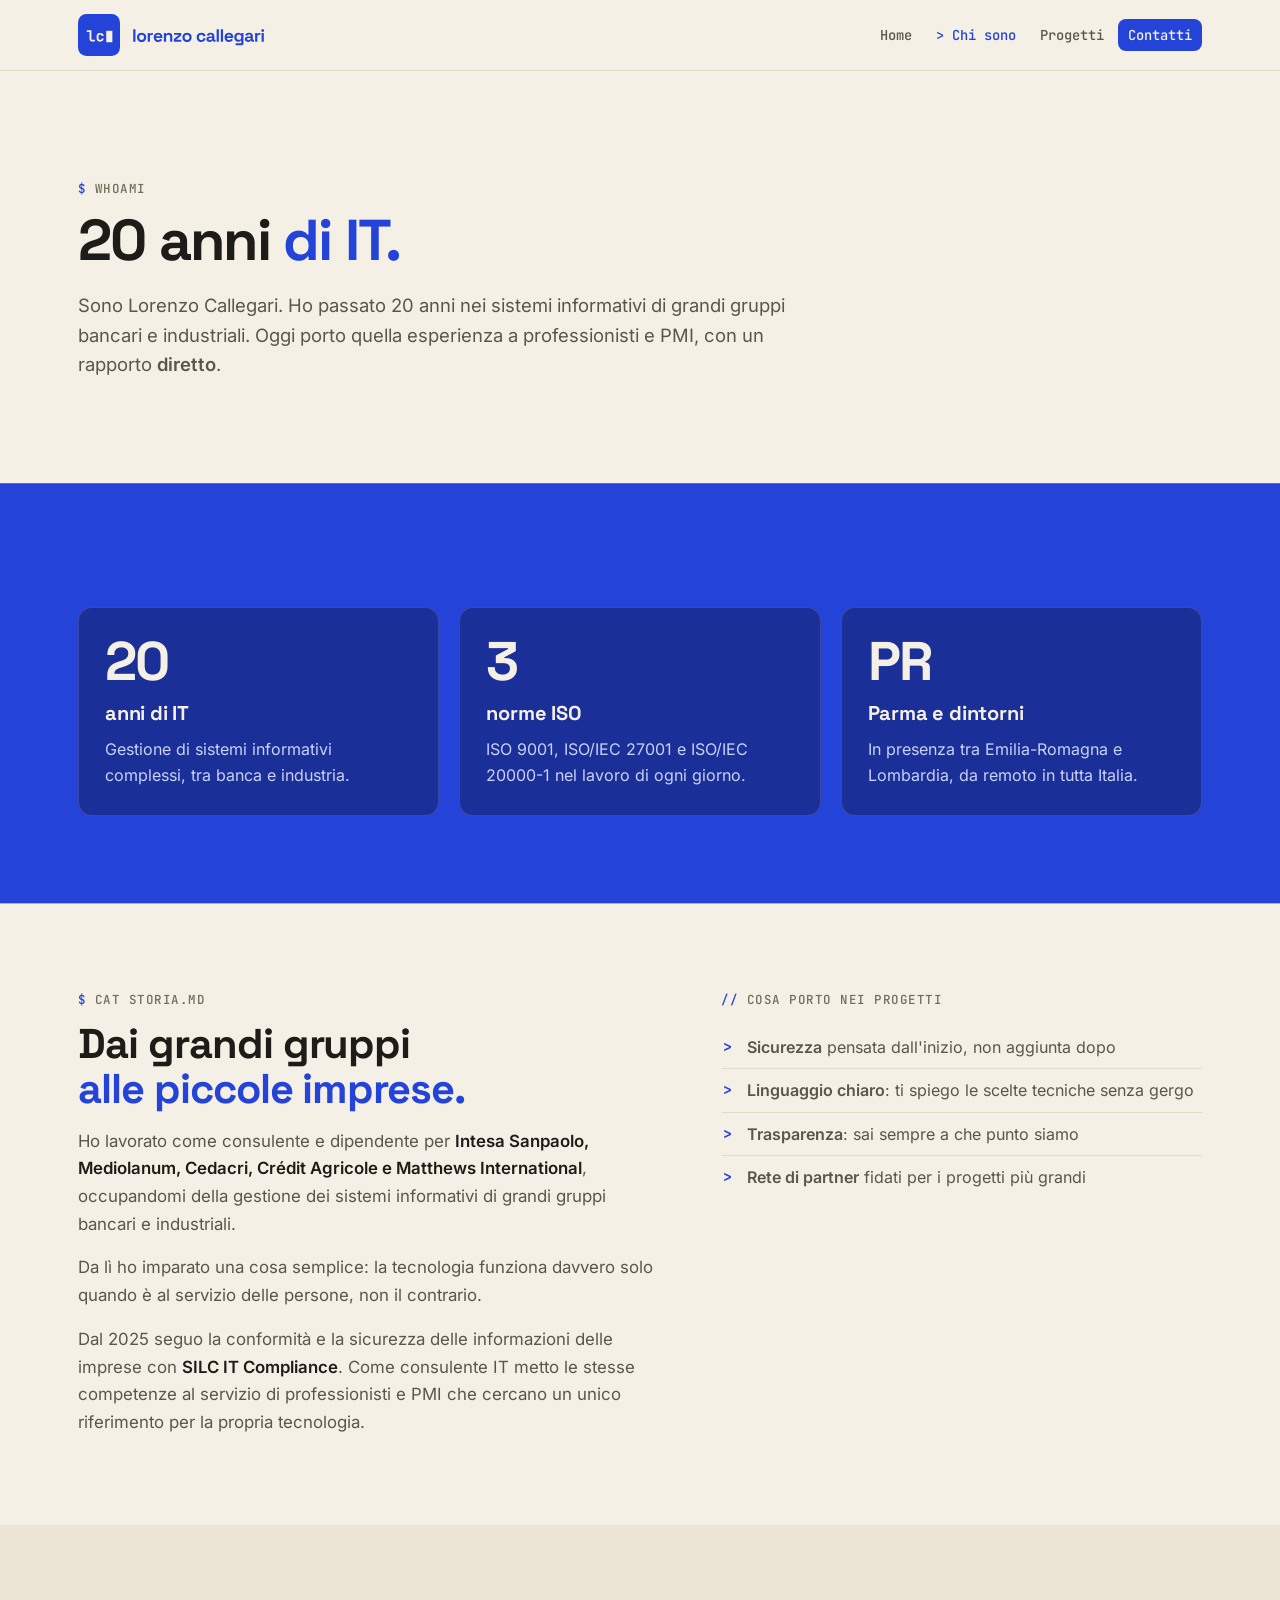
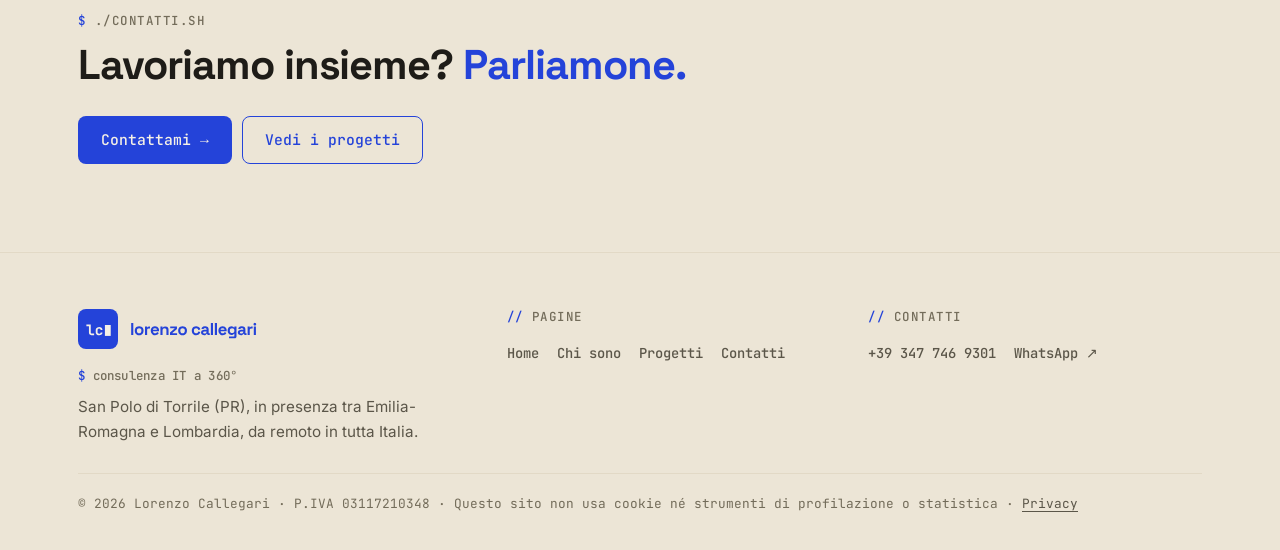
==== chi-sono/index.html @ a1735c7a "Revert "Chi sono: cerchio per la foto profilo (in attesa della foto)" This reverts commit cb403e8e08" ====
<!DOCTYPE html>
<html lang="it">
<head>
<meta charset="utf-8">
<meta name="viewport" content="width=device-width, initial-scale=1">
<title>Chi sono · Lorenzo Callegari</title>
<meta name="description" content="Lorenzo Callegari: 20 anni nei sistemi informativi di grandi gruppi bancari e industriali, oggi consulente IT a 360° per professionisti e PMI.">
<link rel="canonical" href="https://lorenzocallegari.it/chi-sono/">
<meta name="theme-color" content="#F5F0E6">
<meta property="og:type" content="website">
<meta property="og:locale" content="it_IT">
<meta property="og:site_name" content="Lorenzo Callegari">
<meta property="og:title" content="Chi sono · Lorenzo Callegari">
<meta property="og:description" content="Lorenzo Callegari: 20 anni nei sistemi informativi di grandi gruppi bancari e industriali, oggi consulente IT a 360° per professionisti e PMI.">
<meta property="og:url" content="https://lorenzocallegari.it/chi-sono/">
<meta property="og:image" content="https://lorenzocallegari.it/assets/img/monogramma-blu-512.png">
<meta name="twitter:card" content="summary">
<link rel="icon" href="/assets/img/favicon.svg" type="image/svg+xml">
<link rel="icon" href="/assets/img/favicon-32.png" sizes="32x32" type="image/png">
<link rel="apple-touch-icon" href="/assets/img/apple-touch-icon-180.png">
<link rel="preload" href="/assets/fonts/space-grotesk.woff2" as="font" type="font/woff2" crossorigin>
<link rel="preload" href="/assets/fonts/inter.woff2" as="font" type="font/woff2" crossorigin>
<link rel="stylesheet" href="/assets/lc-global.css">
<link rel="stylesheet" href="/assets/site.css">
</head>
<body>
<div class="lc">
<a class="lc-skip" href="#contenuto">Salta al contenuto</a>
<header class="lc-head">
  <div class="lc-head-in">
    <a class="lc-brand" href="/" aria-label="Lorenzo Callegari, torna alla home">
      <img class="lc-mono-ico" src="/assets/img/monogramma-blu.svg" alt="" width="42" height="42">
      <img class="lc-nome" src="/assets/img/logotipo.svg" alt="lorenzo callegari" width="134" height="23">
    </a>
    <nav class="lc-nav" aria-label="Menu principale">
      <ul>
        <li><a href="/">Home</a></li>
        <li><a href="/chi-sono/" aria-current="page">Chi sono</a></li>
        <li><a href="/progetti/">Progetti</a></li>
        <li><a class="lc-nav-cta" href="/contatti/">Contatti</a></li>
      </ul>
    </nav>
  </div>
</header>
<main id="contenuto">
<section class="lc-sec lc-avorio lc-hero"><div class="lc-in">
  <span class="lc-e">whoami</span>
  <h1>20 anni <span>di IT.</span></h1>
  <p class="lc-lead">Sono Lorenzo Callegari. Ho passato 20 anni nei sistemi informativi di grandi gruppi bancari e industriali. Oggi porto quella esperienza a professionisti e PMI, con un rapporto <strong>diretto</strong>.</p>
</div></section>

<section class="lc-sec lc-blu"><div class="lc-in">
  <div class="lc-grid lc-3">
    <div class="lc-card lc-stat"><span class="lc-num">20</span><h3 style="margin-top:12px">anni di IT</h3><p>Gestione di sistemi informativi complessi, tra banca e industria.</p></div>
    <div class="lc-card lc-stat"><span class="lc-num">3</span><h3 style="margin-top:12px">norme ISO</h3><p>ISO 9001, ISO/IEC 27001 e ISO/IEC 20000-1 nel lavoro di ogni giorno.</p></div>
    <div class="lc-card lc-stat"><span class="lc-num">PR</span><h3 style="margin-top:12px">Parma e dintorni</h3><p>In presenza tra Emilia-Romagna e Lombardia, da remoto in tutta Italia.</p></div>
  </div>
</div></section>

<section class="lc-sec lc-avorio"><div class="lc-in lc-2col">
  <div class="lc-tx">
    <span class="lc-e">cat storia.md</span>
    <h2>Dai grandi gruppi <span>alle piccole imprese.</span></h2>
    <p>Ho lavorato come consulente e dipendente per <strong>Intesa Sanpaolo, Mediolanum, Cedacri, Crédit Agricole e Matthews International</strong>, occupandomi della gestione dei sistemi informativi di grandi gruppi bancari e industriali.</p>
    <p>Da lì ho imparato una cosa semplice: la tecnologia funziona davvero solo quando è al servizio delle persone, non il contrario.</p>
    <p>Dal 2025 seguo la conformità e la sicurezza delle informazioni delle imprese con <strong>SILC IT Compliance</strong>. Come consulente IT metto le stesse competenze al servizio di professionisti e PMI che cercano un unico riferimento per la propria tecnologia.</p>
  </div>
  <div>
    <span class="lc-e lc-commento">cosa porto nei progetti</span>
    <ul class="lc-list">
      <li><strong>Sicurezza</strong> pensata dall'inizio, non aggiunta dopo</li>
      <li><strong>Linguaggio chiaro</strong>: ti spiego le scelte tecniche senza gergo</li>
      <li><strong>Trasparenza</strong>: sai sempre a che punto siamo</li>
      <li><strong>Rete di partner</strong> fidati per i progetti più grandi</li>
    </ul>
  </div>
</div></section>

<section class="lc-sec lc-sabbia"><div class="lc-in">
  <span class="lc-e">./contatti.sh</span>
  <h2>Lavoriamo insieme? <span>Parliamone.</span></h2>
  <div class="lc-b">
    <a class="lc-btn" href="/contatti/">Contattami →</a>
    <a class="lc-btn-out" href="/progetti/">Vedi i progetti</a>
  </div>
</div></section>
</main>
<footer class="lc-foot">
  <div class="lc-foot-in">
    <div>
      <a class="lc-brand" href="/" aria-label="Lorenzo Callegari, torna alla home"><img class="lc-mono-ico" src="/assets/img/monogramma-blu.svg" alt="" width="42" height="42"><img class="lc-nome" src="/assets/img/logotipo.svg" alt="lorenzo callegari" width="134" height="23"></a>
      <span class="lc-e" style="margin:12px 0 0;text-transform:none;letter-spacing:.02em">consulenza IT a 360°</span>
      <p style="margin-top:10px;max-width:36ch">San Polo di Torrile (PR), in presenza tra Emilia-Romagna e Lombardia, da remoto in tutta Italia.</p>
    </div>
    <div>
      <span class="lc-e lc-commento">pagine</span>
      <ul>
        <li><a href="/">Home</a></li>
        <li><a href="/chi-sono/">Chi sono</a></li>
        <li><a href="/progetti/">Progetti</a></li>
        <li><a href="/contatti/">Contatti</a></li>
      </ul>
    </div>
    <div>
      <span class="lc-e lc-commento">contatti</span>
      <ul>
        <li><a href="tel:+393477469301">+39 347 746 9301</a></li>
        <li><a href="https://wa.me/393477469301" rel="noopener">WhatsApp ↗</a></li>
        
      </ul>
    </div>
    <p class="lc-legal">© 2026 Lorenzo Callegari · P.IVA 03117210348 · Questo sito non usa cookie né strumenti di profilazione o statistica · <a href="/privacy/">Privacy</a></p>
  </div>
</footer>
</div>
</body>
</html>
---- assets/lc-global.css ----
/* =====================================================================
   LORENZO CALLEGARI | CSS GLOBALE DEL SITO  (versione 1.0)
   lorenzocallegari.it / lorenzocallegari.com
   Da incollare UNA SOLA VOLTA nel CSS globale del sito
   (WordPress: Aspetto > Personalizza > CSS aggiuntivo).
   Ogni pagina usa poi solo HTML dentro il contenitore <div class="lc"> ... </div>
   Mobile first: la base e lo smartphone, i @media aggiungono tablet e desktop.
   Font da caricare (Google Fonts):
   Space Grotesk 500/700, Inter 400/500/600, JetBrains Mono 400/500/700
   Solo caratteri ASCII (evita problemi con WordPress).
   ===================================================================== */


/* ---------- 1. COLORI E MISURE (variabili del brand) ---------- */
.lc{
  /* blu */
  --lc-blu:#2443D9;         /* colore principale: titoli, pulsanti, sezioni blu */
  --lc-blu-scuro:#1B2F99;   /* hover pulsanti, card su sezione blu */
  --lc-blu-chiaro:#C9D1F5;  /* testo secondario su sezione blu */
  --lc-blu-tenue:#E4E8FB;   /* badge e evidenziazioni su avorio */
  /* avorio */
  --lc-avorio:#F5F0E6;      /* sfondo principale del sito */
  --lc-carta:#FBF8F2;       /* card su avorio */
  --lc-sabbia:#ECE5D6;      /* sezioni alternative chiare */
  --lc-linea:#E2D9C6;       /* bordi e divisori su chiaro */
  /* testo */
  --lc-inchiostro:#1E1C18;  /* testo principale su chiaro */
  --lc-grigio:#5B5649;      /* testo secondario su chiaro */
  --lc-tortora:#736C5A;     /* etichette e note su chiaro */
  /* stati (uso raro: form, avvisi) */
  --lc-ok:#1E7F4F;
  --lc-errore:#C2361F;
  /* font */
  --lc-titoli:'Space Grotesk','Inter',system-ui,sans-serif;
  --lc-testo:'Inter',system-ui,-apple-system,'Segoe UI',Roboto,sans-serif;
  --lc-mono:'JetBrains Mono',ui-monospace,'SFMono-Regular',Menlo,Consolas,monospace;
  /* forme */
  --lc-r:14px;              /* card e blocchi */
  --lc-r-btn:8px;           /* pulsanti e campi */
  --lc-r-logo:22px;         /* monogramma (in proporzione su 110px) */
  font:16px/1.65 var(--lc-testo);
  color:var(--lc-inchiostro);
  background:var(--lc-avorio);
  text-align:left;
  box-sizing:border-box;
  -webkit-font-smoothing:antialiased;
}
.lc *,.lc *::before,.lc *::after{box-sizing:border-box}
.lc p{margin:0;padding:0}
.lc a{color:var(--lc-blu)}

/* ---------- 2. SEZIONI A TUTTA LARGHEZZA ----------
   Alternanza consigliata: avorio > blu > avorio > sabbia > blu ...
   Mai due sezioni blu di seguito. */
.lc .lc-sec{position:relative;clip-path:inset(0 -100vmax);scroll-margin-top:90px}
.lc .lc-avorio{background:var(--lc-avorio);box-shadow:0 0 0 100vmax var(--lc-avorio)}
.lc .lc-sabbia{background:var(--lc-sabbia);box-shadow:0 0 0 100vmax var(--lc-sabbia)}
.lc .lc-blu{background:var(--lc-blu);box-shadow:0 0 0 100vmax var(--lc-blu);color:var(--lc-avorio)}
.lc .lc-in{max-width:1180px;margin:0 auto;padding:56px 20px}

/* ---------- 3. TIPOGRAFIA ---------- */
/* Etichetta sopra il titolo, in monospace, con prefisso da terminale */
.lc .lc-e{display:block;margin:0 0 14px;font:500 .78rem/1.3 var(--lc-mono);letter-spacing:.12em;text-transform:uppercase;color:var(--lc-tortora)}
.lc .lc-e::before{content:"$ ";color:var(--lc-blu)}
.lc .lc-e.lc-commento::before{content:"// "}
.lc .lc-blu .lc-e{color:var(--lc-blu-chiaro)}
.lc .lc-blu .lc-e::before{color:var(--lc-avorio)}

.lc h1,.lc h2,.lc h3{margin:0;padding:0;font-family:var(--lc-titoli);font-weight:700;text-transform:none;overflow-wrap:break-word;text-wrap:balance}
.lc h1{max-width:900px;font-size:clamp(2.2rem,7vw,3.6rem);line-height:1.04;letter-spacing:-.03em;color:var(--lc-inchiostro)}
.lc h2{max-width:860px;font-size:clamp(1.7rem,5vw,2.6rem);line-height:1.08;letter-spacing:-.025em;color:var(--lc-inchiostro)}
.lc h3{font-size:1.25rem;line-height:1.25;letter-spacing:-.01em;color:var(--lc-inchiostro)}
/* Parte del titolo in blu: <h1>Dal design al deploy, <span>senza intermediari.</span></h1> */
.lc h1 span,.lc h2 span{color:var(--lc-blu)}
.lc .lc-blu h1,.lc .lc-blu h2,.lc .lc-blu h3{color:var(--lc-avorio)}
.lc .lc-blu h1 span,.lc .lc-blu h2 span{color:var(--lc-blu-chiaro)}

.lc .lc-tx p{margin-top:16px;max-width:68ch;font-size:1.05rem;color:var(--lc-grigio)}
.lc .lc-tx p strong{color:var(--lc-inchiostro);font-weight:600}
.lc .lc-blu .lc-tx p{color:var(--lc-blu-chiaro)}
.lc .lc-blu .lc-tx p strong{color:var(--lc-avorio)}
.lc p.lc-lead{max-width:62ch;margin-top:20px;font-size:1.15rem;line-height:1.6;color:var(--lc-grigio)}
.lc .lc-blu p.lc-lead{color:var(--lc-blu-chiaro)}
.lc code,.lc .lc-code{font:500 .9em var(--lc-mono);background:var(--lc-blu-tenue);color:var(--lc-blu-scuro);padding:2px 6px;border-radius:5px}

/* ---------- 4. PULSANTI ----------
   .lc-btn         pieno blu (azione principale, uno per sezione)
   .lc-btn-out     contorno blu (azione secondaria)
   .lc-btn-link    solo testo sottolineato (azione terziaria)
   Su sezione .lc-blu i colori si invertono da soli. */
.lc .lc-b{display:flex;flex-direction:column;gap:10px;margin-top:28px}
.lc a.lc-btn,.lc a.lc-btn-out,.lc a.lc-btn-link,.lc button.lc-btn{display:inline-flex;align-items:center;justify-content:center;gap:10px;min-height:48px;padding:12px 22px;border-radius:var(--lc-r-btn);border:1.5px solid transparent;font:500 .92rem/1.2 var(--lc-mono);letter-spacing:0;text-align:center;text-decoration:none;cursor:pointer;-webkit-tap-highlight-color:transparent;touch-action:manipulation;transition:background .15s,color .15s,border-color .15s,transform .15s}
.lc a.lc-btn,.lc button.lc-btn{background:var(--lc-blu);color:var(--lc-avorio)}
.lc a.lc-btn:hover,.lc button.lc-btn:hover{background:var(--lc-blu-scuro);transform:translateY(-1px)}
.lc a.lc-btn-out{border-color:var(--lc-blu);color:var(--lc-blu);background:transparent}
.lc a.lc-btn-out:hover{background:var(--lc-blu-tenue)}
.lc a.lc-btn-link{min-height:44px;padding:12px 4px;color:var(--lc-blu);text-decoration:underline;text-underline-offset:5px;text-decoration-thickness:1.5px}
.lc a.lc-btn-link:hover{color:var(--lc-blu-scuro)}
.lc .lc-blu a.lc-btn{background:var(--lc-avorio);color:var(--lc-blu)}
.lc .lc-blu a.lc-btn:hover{background:#fff}
.lc .lc-blu a.lc-btn-out{border-color:var(--lc-avorio);color:var(--lc-avorio)}
.lc .lc-blu a.lc-btn-out:hover{background:var(--lc-blu-scuro)}
.lc .lc-blu a.lc-btn-link{color:var(--lc-avorio)}
.lc a.lc-btn:focus-visible,.lc a.lc-btn-out:focus-visible,.lc a.lc-btn-link:focus-visible{outline:2px solid var(--lc-blu);outline-offset:3px}
.lc .lc-blu a:focus-visible{outline-color:var(--lc-avorio)}

/* ---------- 5. CARD E GRIGLIE ---------- */
.lc .lc-grid{display:grid;grid-template-columns:minmax(0,1fr);gap:16px;margin-top:36px}
.lc .lc-card{min-width:0;padding:26px;border-radius:var(--lc-r);background:var(--lc-carta);border:1px solid var(--lc-linea)}
.lc .lc-card h3+p{margin-top:10px;color:var(--lc-grigio)}
.lc .lc-card .lc-n{display:block;margin-bottom:18px;font:500 .8rem var(--lc-mono);color:var(--lc-blu)}
.lc .lc-sabbia .lc-card{background:var(--lc-avorio)}
.lc .lc-blu .lc-card{background:var(--lc-blu-scuro);border-color:rgba(245,240,230,.14);color:var(--lc-avorio)}
.lc .lc-blu .lc-card h3{color:var(--lc-avorio)}
.lc .lc-blu .lc-card h3+p{color:var(--lc-blu-chiaro)}
.lc .lc-blu .lc-card .lc-n{color:var(--lc-blu-chiaro)}

/* Numero grande (risultati, statistiche) */
.lc .lc-num{display:block;font:700 clamp(2.4rem,6vw,3.4rem)/1 var(--lc-titoli);letter-spacing:-.03em;color:var(--lc-blu)}
.lc .lc-blu .lc-num{color:var(--lc-avorio)}

/* ---------- 6. ELEMENTI PICCOLI ---------- */
/* Badge / tag */
.lc .lc-tags{display:flex;flex-wrap:wrap;gap:8px;margin-top:18px;padding:0;list-style:none}
.lc .lc-tag{display:inline-block;padding:5px 11px;border-radius:999px;font:500 .78rem/1.3 var(--lc-mono);background:var(--lc-blu-tenue);color:var(--lc-blu-scuro)}
.lc .lc-blu .lc-tag{background:var(--lc-blu-scuro);color:var(--lc-avorio)}
/* Elenco puntato con prefisso ">" */
.lc ul.lc-list{margin:18px 0 0;padding:0;list-style:none}
.lc ul.lc-list li{position:relative;padding:8px 0 8px 26px;border-bottom:1px solid var(--lc-linea);color:var(--lc-grigio)}
.lc ul.lc-list li:last-child{border-bottom:0}
.lc ul.lc-list li::before{content:">";position:absolute;left:2px;top:8px;font:700 .95rem/1.65 var(--lc-mono);color:var(--lc-blu)}
.lc .lc-blu ul.lc-list li{border-color:rgba(245,240,230,.18);color:var(--lc-blu-chiaro)}
.lc .lc-blu ul.lc-list li::before{color:var(--lc-avorio)}
/* Cursore lampeggiante da terminale (opzionale, dopo un titolo) */
.lc .lc-cursore{display:inline-block;width:.45em;height:.8em;margin-left:.08em;vertical-align:-.04em;background:currentColor;animation:lc-blink 1.1s steps(1) infinite}
@keyframes lc-blink{50%{opacity:0}}
@media (prefers-reduced-motion:reduce){.lc .lc-cursore{animation:none}}

/* ---------- 7. TABLET E DESKTOP ---------- */
@media (min-width:640px){
  .lc .lc-b{flex-direction:row;flex-wrap:wrap;align-items:center}
  .lc .lc-grid.lc-2,.lc .lc-grid.lc-3{grid-template-columns:repeat(2,minmax(0,1fr))}
}
@media (min-width:980px){
  .lc .lc-in{padding:88px 28px}
  .lc .lc-grid.lc-3{grid-template-columns:repeat(3,minmax(0,1fr))}
  .lc .lc-grid{gap:20px}
}
---- assets/site.css ----
/* =====================================================================
   LORENZO CALLEGARI | stile della struttura del sito (header, menu, footer)
   Si aggiunge a lc-global.css (brand book v1.0). Font ospitati in locale:
   nessuna chiamata a Google Fonts, nessun cookie.
   ===================================================================== */

@font-face{font-family:'Inter';font-style:normal;font-weight:400 600;font-display:swap;src:url(fonts/inter.woff2) format('woff2')}
@font-face{font-family:'JetBrains Mono';font-style:normal;font-weight:400 700;font-display:swap;src:url(fonts/jetbrains-mono.woff2) format('woff2')}
@font-face{font-family:'Space Grotesk';font-style:normal;font-weight:500 700;font-display:swap;src:url(fonts/space-grotesk.woff2) format('woff2')}

html{scroll-behavior:smooth;-webkit-text-size-adjust:100%}
body{margin:0;background:#F5F0E6;color:#1E1C18;overflow-x:hidden}
@media (prefers-reduced-motion:reduce){html{scroll-behavior:auto}}

/* Salta al contenuto (accessibilita) */
.lc .lc-skip{position:absolute;left:-9999px;top:8px;z-index:100;padding:10px 16px;border-radius:var(--lc-r-btn);background:var(--lc-blu);color:var(--lc-avorio);font:500 .9rem var(--lc-mono)}
.lc .lc-skip:focus{left:12px}

/* ---------- HEADER ---------- */
.lc .lc-head{position:sticky;top:0;z-index:50;background:rgba(245,240,230,.94);-webkit-backdrop-filter:blur(8px);backdrop-filter:blur(8px);border-bottom:1px solid var(--lc-linea)}
.lc .lc-head-in{max-width:1180px;margin:0 auto;padding:12px 20px;display:flex;flex-wrap:wrap;align-items:center;justify-content:space-between;gap:10px 24px}
.lc .lc-brand{display:inline-flex;align-items:center;gap:12px;text-decoration:none}
.lc .lc-brand img{display:block}
.lc .lc-brand .lc-mono-ico{width:38px;height:38px}
.lc .lc-brand .lc-nome{width:auto;height:21px}
.lc .lc-nav{width:100%;margin:0 -4px}
.lc .lc-nav ul{display:flex;gap:4px;margin:0;padding:0;list-style:none;overflow-x:auto;scrollbar-width:none}
.lc .lc-nav ul::-webkit-scrollbar{display:none}
.lc .lc-nav a{display:block;padding:8px 10px;border-radius:var(--lc-r-btn);font:500 .86rem/1.2 var(--lc-mono);color:var(--lc-grigio);text-decoration:none;white-space:nowrap}
.lc .lc-nav a:hover{color:var(--lc-blu);background:var(--lc-blu-tenue)}
.lc .lc-nav a[aria-current="page"]{color:var(--lc-blu)}
.lc .lc-nav a[aria-current="page"]::before{content:"> "}
.lc .lc-nav a.lc-nav-cta{background:var(--lc-blu);color:var(--lc-avorio)}
.lc .lc-nav a.lc-nav-cta:hover{background:var(--lc-blu-scuro);color:var(--lc-avorio)}
.lc .lc-nav a.lc-nav-cta[aria-current="page"]::before{content:""}
@media (min-width:760px){
  .lc .lc-head-in{flex-wrap:nowrap;padding:14px 28px}
  .lc .lc-nav{width:auto;margin:0}
  .lc .lc-brand .lc-mono-ico{width:42px;height:42px}
  .lc .lc-brand .lc-nome{height:23px}
}

/* ---------- ELEMENTI DI PAGINA ---------- */
.lc main{display:block}
.lc .lc-hero .lc-in{padding-top:64px;padding-bottom:64px}
@media (min-width:980px){.lc .lc-hero .lc-in{padding-top:110px;padding-bottom:104px}}
.lc a.lc-card{display:block;text-decoration:none;color:inherit;transition:border-color .15s,transform .15s}
.lc a.lc-card:hover{border-color:var(--lc-blu);transform:translateY(-2px)}
.lc .lc-card .lc-vai{display:inline-block;margin-top:16px;font:500 .86rem var(--lc-mono);color:var(--lc-blu)}
.lc .lc-blu .lc-card .lc-vai{color:var(--lc-avorio)}
.lc .lc-card .lc-tags{margin-top:16px}
.lc .lc-stat p{margin-top:8px;color:var(--lc-grigio)}
.lc .lc-progetto{scroll-margin-top:100px}
.lc .lc-progetto h2{font-size:clamp(1.5rem,4vw,2.1rem)}
.lc .lc-2col{display:grid;gap:28px}
@media (min-width:900px){.lc .lc-2col{grid-template-columns:minmax(0,1.1fr) minmax(0,.9fr);gap:56px;align-items:start}}
.lc .lc-contatto{display:flex;flex-direction:column;gap:4px;padding:20px 0;border-bottom:1px solid var(--lc-linea)}
.lc .lc-contatto:first-child{padding-top:0}
.lc .lc-contatto:last-child{border-bottom:0}
.lc .lc-contatto .lc-e{margin:0}
.lc .lc-contatto a,.lc .lc-contatto strong{font:600 1.15rem/1.4 var(--lc-testo);color:var(--lc-inchiostro);text-decoration:none;overflow-wrap:anywhere}
.lc .lc-contatto a:hover{color:var(--lc-blu);text-decoration:underline;text-underline-offset:4px}

/* ---------- FOOTER ---------- */
.lc .lc-foot{background:var(--lc-sabbia);box-shadow:0 0 0 100vmax var(--lc-sabbia);clip-path:inset(0 -100vmax);border-top:1px solid var(--lc-linea)}
.lc .lc-foot-in{max-width:1180px;margin:0 auto;padding:44px 20px 32px;display:grid;gap:28px}
.lc .lc-foot .lc-brand .lc-mono-ico{width:40px;height:40px}
.lc .lc-foot .lc-brand .lc-nome{height:22px;width:auto}
.lc .lc-foot p{color:var(--lc-grigio);font-size:.95rem}
.lc .lc-foot ul{margin:0;padding:0;list-style:none;display:flex;flex-wrap:wrap;gap:6px 18px}
.lc .lc-foot a{font:500 .86rem var(--lc-mono);color:var(--lc-grigio);text-decoration:none}
.lc .lc-foot a:hover{color:var(--lc-blu)}
.lc .lc-foot .lc-legal{grid-column:1/-1;padding-top:20px;border-top:1px solid var(--lc-linea);font:400 .8rem/1.6 var(--lc-mono);color:var(--lc-tortora)}
@media (min-width:860px){.lc .lc-foot-in{grid-template-columns:1.2fr 1fr 1fr;padding:56px 28px 36px}}

/* Pagina privacy */
.lc .lc-privacy h2{margin-top:40px;font-size:clamp(1.25rem,3vw,1.5rem)}
.lc .lc-privacy h2:first-child{margin-top:0}
.lc .lc-legal a{font:inherit;text-decoration:underline;text-underline-offset:3px}
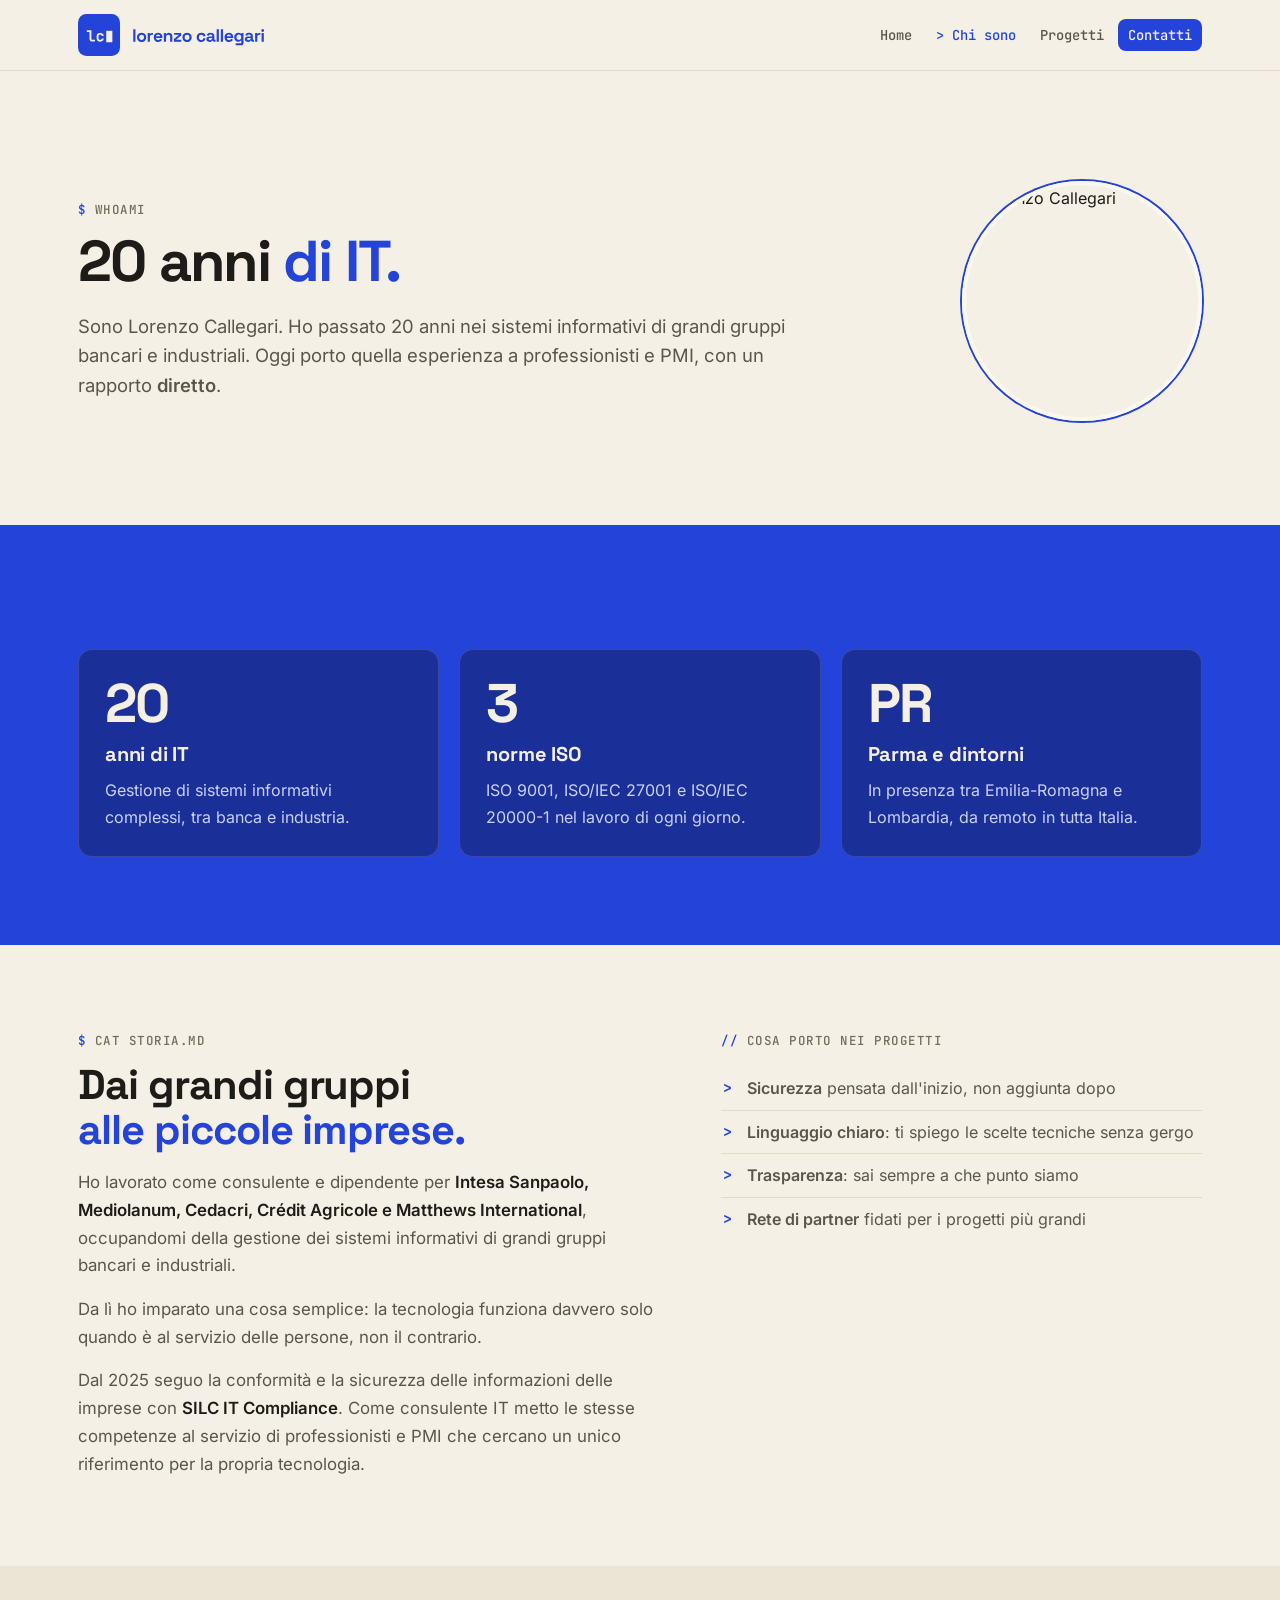
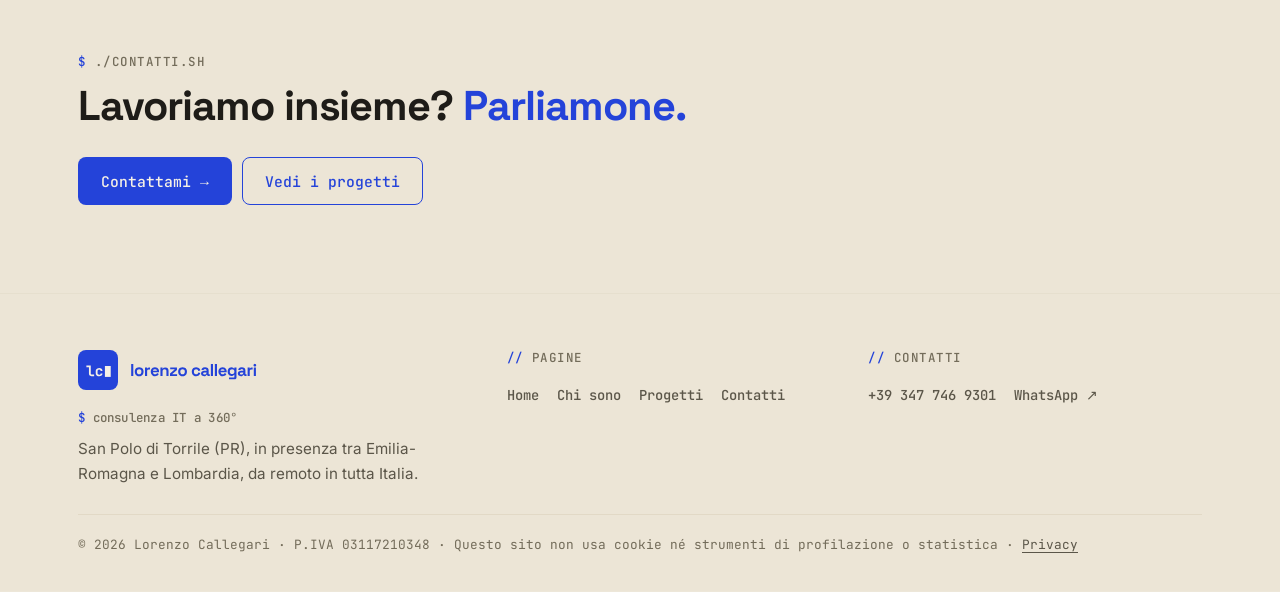
==== commit fab48c49: "Revert "Chi sono: foto profilo nel cerchio" This reverts commit 0785a4e85e00244d1fbec3c9df22ccde6c22" ====
--- a/chi-sono/index.html
+++ b/chi-sono/index.html
@@ -43,10 +43,13 @@
   </div>
 </header>
 <main id="contenuto">
-<section class="lc-sec lc-avorio lc-hero"><div class="lc-in">
+<section class="lc-sec lc-avorio lc-hero"><div class="lc-in lc-chi">
+  <img class="lc-foto" src="/assets/img/lorenzo-callegari.webp" alt="Lorenzo Callegari" width="440" height="440">
+  <div>
   <span class="lc-e">whoami</span>
   <h1>20 anni <span>di IT.</span></h1>
   <p class="lc-lead">Sono Lorenzo Callegari. Ho passato 20 anni nei sistemi informativi di grandi gruppi bancari e industriali. Oggi porto quella esperienza a professionisti e PMI, con un rapporto <strong>diretto</strong>.</p>
+  </div>
 </div></section>
 
 <section class="lc-sec lc-blu"><div class="lc-in">
--- a/assets/site.css
+++ b/assets/site.css
@@ -77,3 +77,11 @@
 .lc .lc-privacy h2{margin-top:40px;font-size:clamp(1.25rem,3vw,1.5rem)}
 .lc .lc-privacy h2:first-child{margin-top:0}
 .lc .lc-legal a{font:inherit;text-decoration:underline;text-underline-offset:3px}
+
+/* Foto profilo in Chi sono (mobile first: sopra il testo, poi a fianco) */
+.lc .lc-chi{display:flex;flex-direction:column;gap:28px}
+.lc .lc-foto{display:block;width:150px;height:150px;border-radius:50%;object-fit:cover;border:4px solid var(--lc-carta);box-shadow:0 0 0 2px var(--lc-blu)}
+@media (min-width:760px){
+  .lc .lc-chi{flex-direction:row-reverse;align-items:center;justify-content:space-between;gap:56px}
+  .lc .lc-foto{width:240px;height:240px;flex:none}
+}
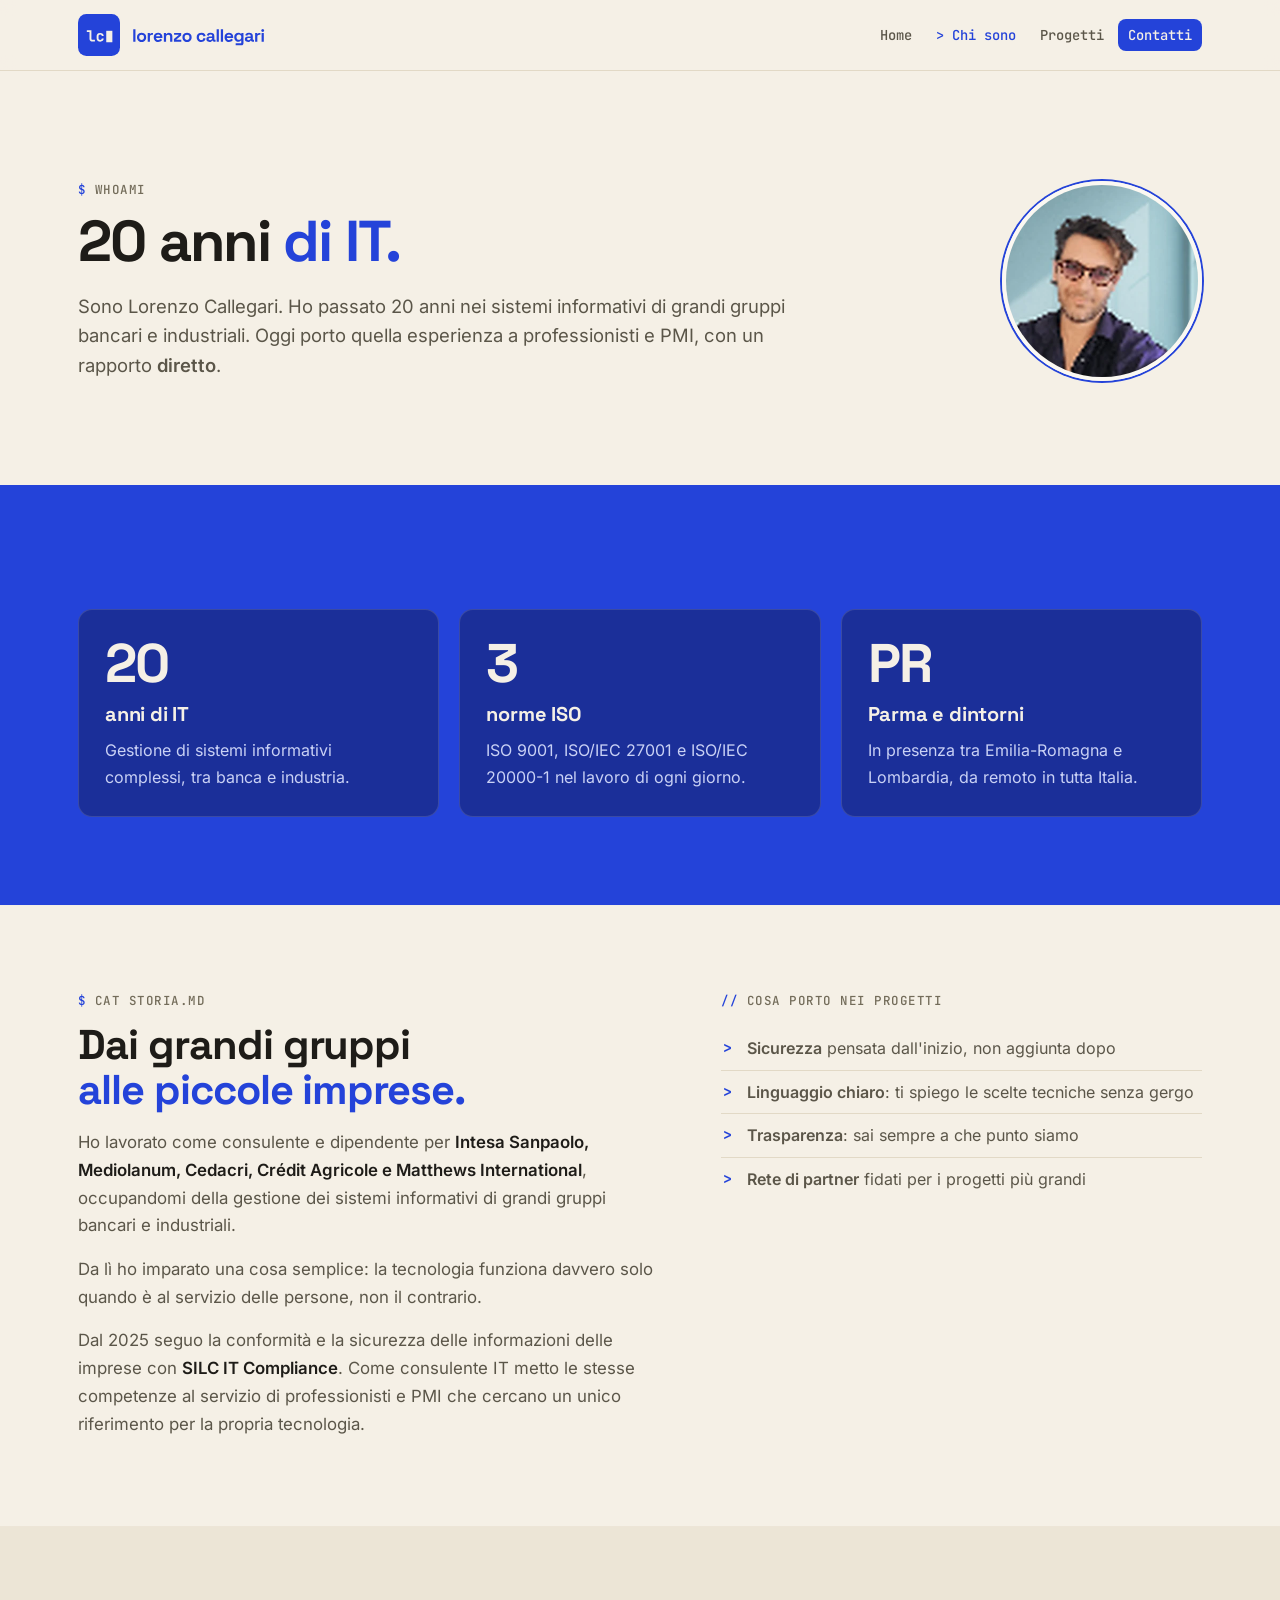
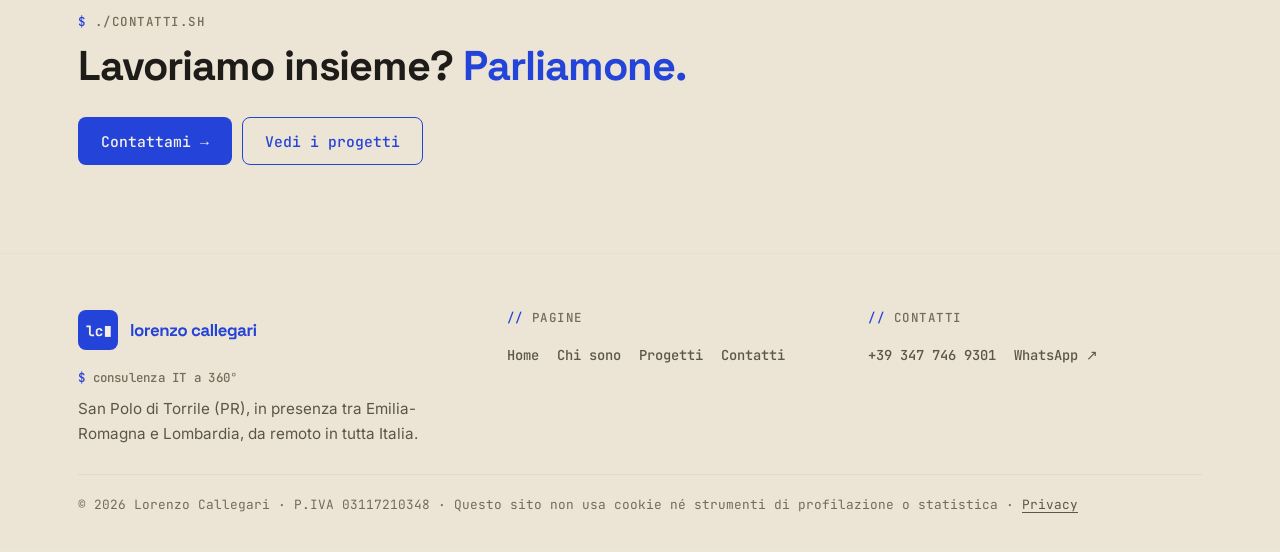
==== commit c8d29349: "Reapply "Chi sono: foto profilo nel cerchio" This reverts commit fab48c498bdf172fcd96f4d6d72558484a3" ====
--- a/chi-sono/index.html
+++ b/chi-sono/index.html
@@ -44,7 +44,7 @@
 </header>
 <main id="contenuto">
 <section class="lc-sec lc-avorio lc-hero"><div class="lc-in lc-chi">
-  <img class="lc-foto" src="/assets/img/lorenzo-callegari.webp" alt="Lorenzo Callegari" width="440" height="440">
+  <img class="lc-foto" src="/assets/img/lorenzo-callegari.webp" alt="Lorenzo Callegari" width="200" height="200">
   <div>
   <span class="lc-e">whoami</span>
   <h1>20 anni <span>di IT.</span></h1>
--- a/assets/site.css
+++ b/assets/site.css
@@ -83,5 +83,5 @@
 .lc .lc-foto{display:block;width:150px;height:150px;border-radius:50%;object-fit:cover;border:4px solid var(--lc-carta);box-shadow:0 0 0 2px var(--lc-blu)}
 @media (min-width:760px){
   .lc .lc-chi{flex-direction:row-reverse;align-items:center;justify-content:space-between;gap:56px}
-  .lc .lc-foto{width:240px;height:240px;flex:none}
+  .lc .lc-foto{width:200px;height:200px;flex:none}
 }
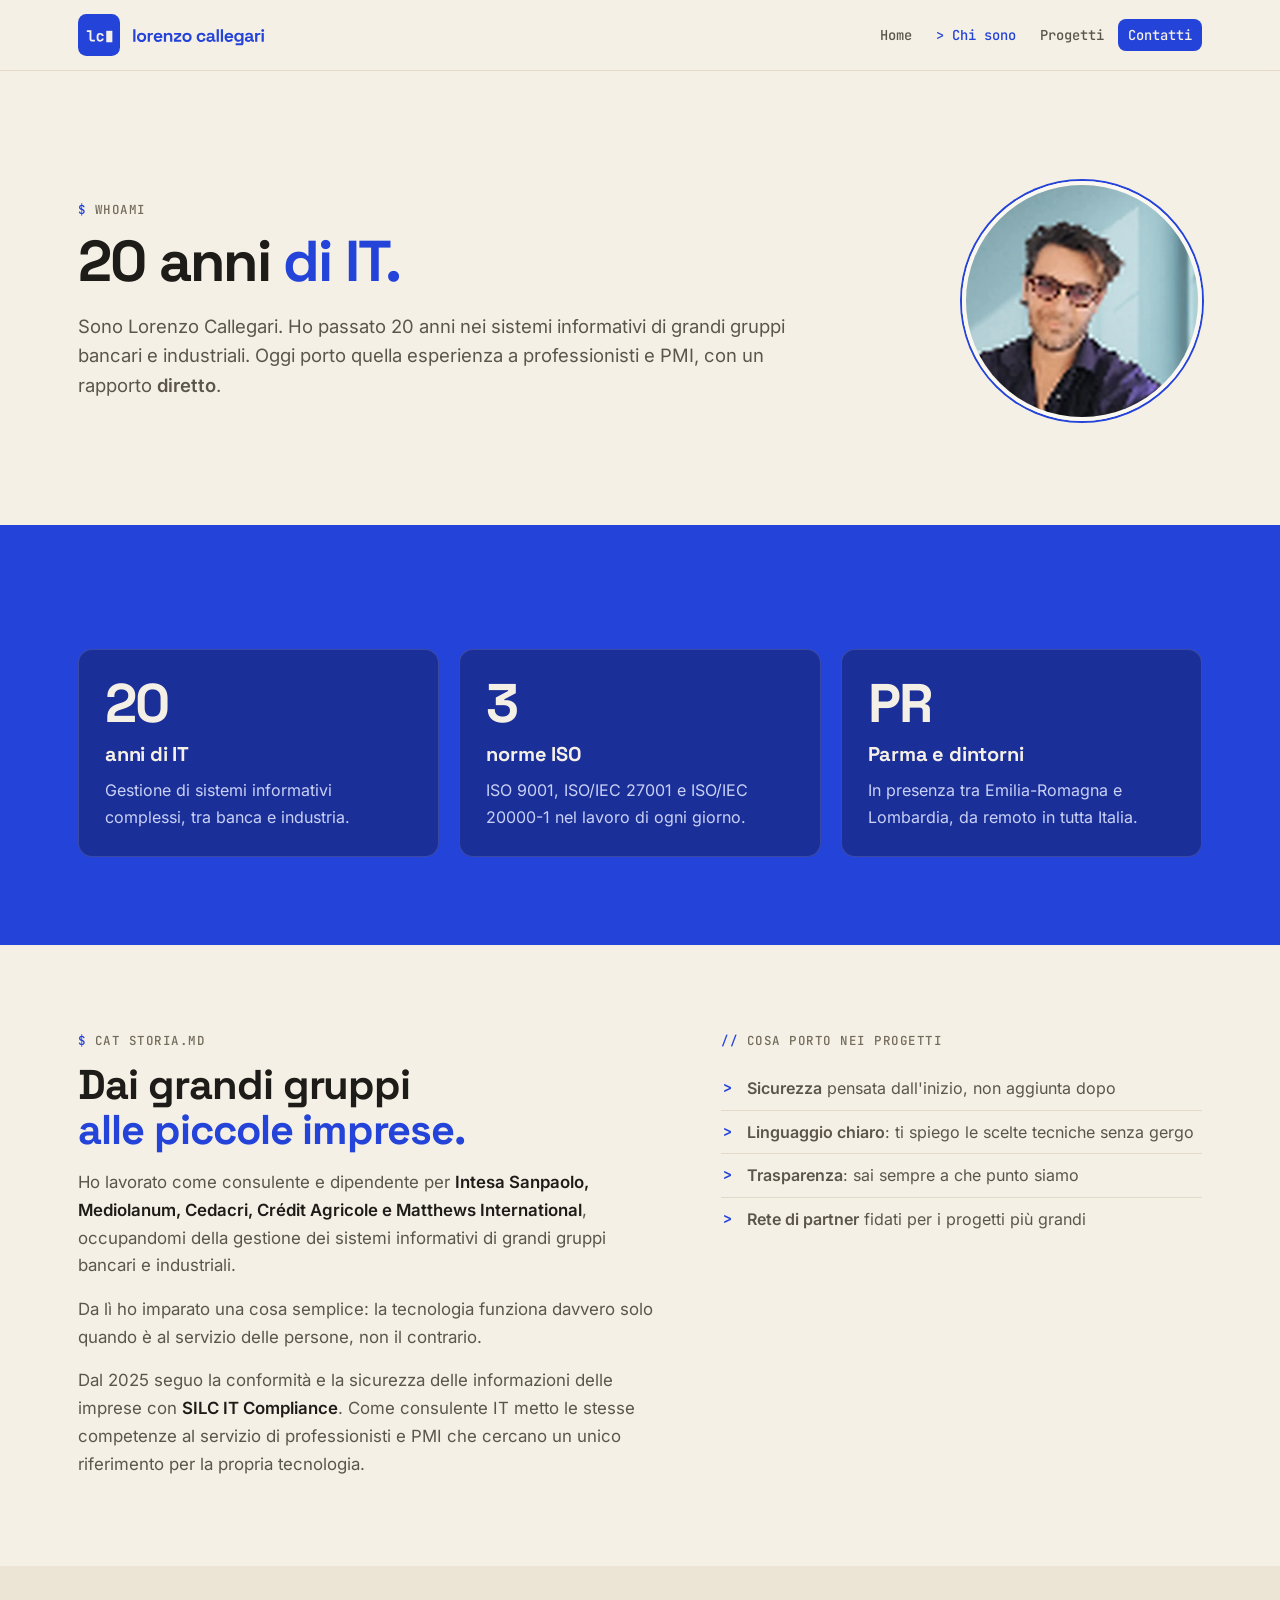
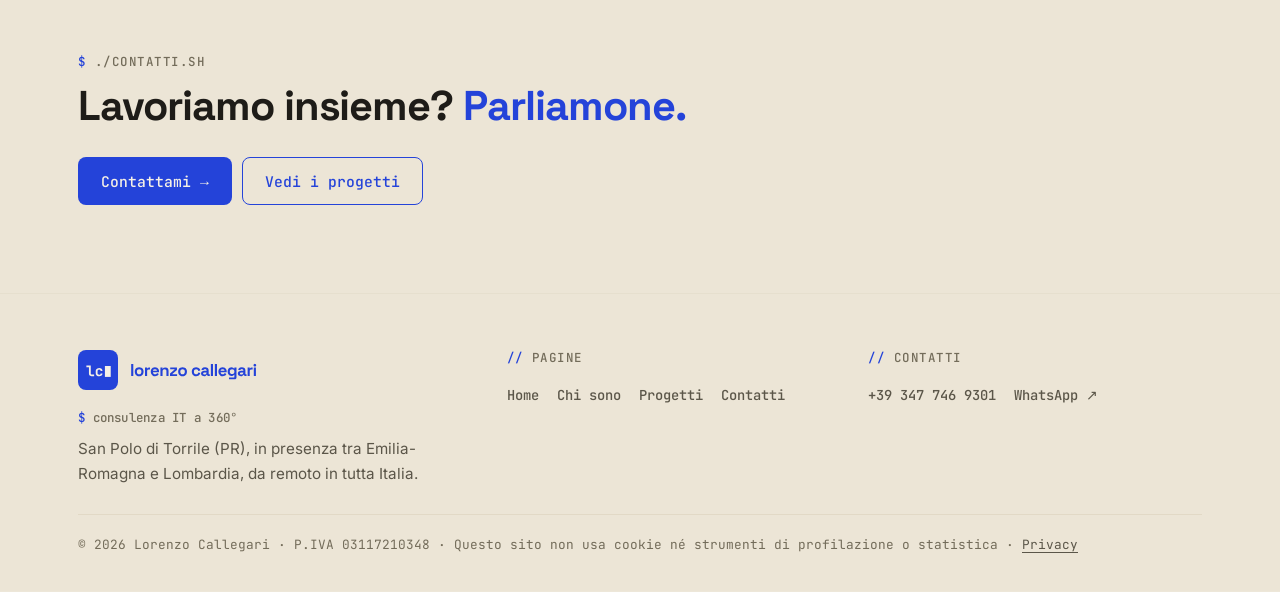
==== commit d81abd9c: "Reapply "Chi sono: cerchio per la foto profilo (in attesa della foto)" This reverts commit a1735c7a4" ====
--- a/chi-sono/index.html
+++ b/chi-sono/index.html
@@ -44,7 +44,7 @@
 </header>
 <main id="contenuto">
 <section class="lc-sec lc-avorio lc-hero"><div class="lc-in lc-chi">
-  <img class="lc-foto" src="/assets/img/lorenzo-callegari.webp" alt="Lorenzo Callegari" width="200" height="200">
+  <img class="lc-foto" src="/assets/img/lorenzo-callegari.webp" alt="Lorenzo Callegari" width="440" height="440">
   <div>
   <span class="lc-e">whoami</span>
   <h1>20 anni <span>di IT.</span></h1>
--- a/assets/site.css
+++ b/assets/site.css
@@ -83,5 +83,5 @@
 .lc .lc-foto{display:block;width:150px;height:150px;border-radius:50%;object-fit:cover;border:4px solid var(--lc-carta);box-shadow:0 0 0 2px var(--lc-blu)}
 @media (min-width:760px){
   .lc .lc-chi{flex-direction:row-reverse;align-items:center;justify-content:space-between;gap:56px}
-  .lc .lc-foto{width:200px;height:200px;flex:none}
+  .lc .lc-foto{width:240px;height:240px;flex:none}
 }
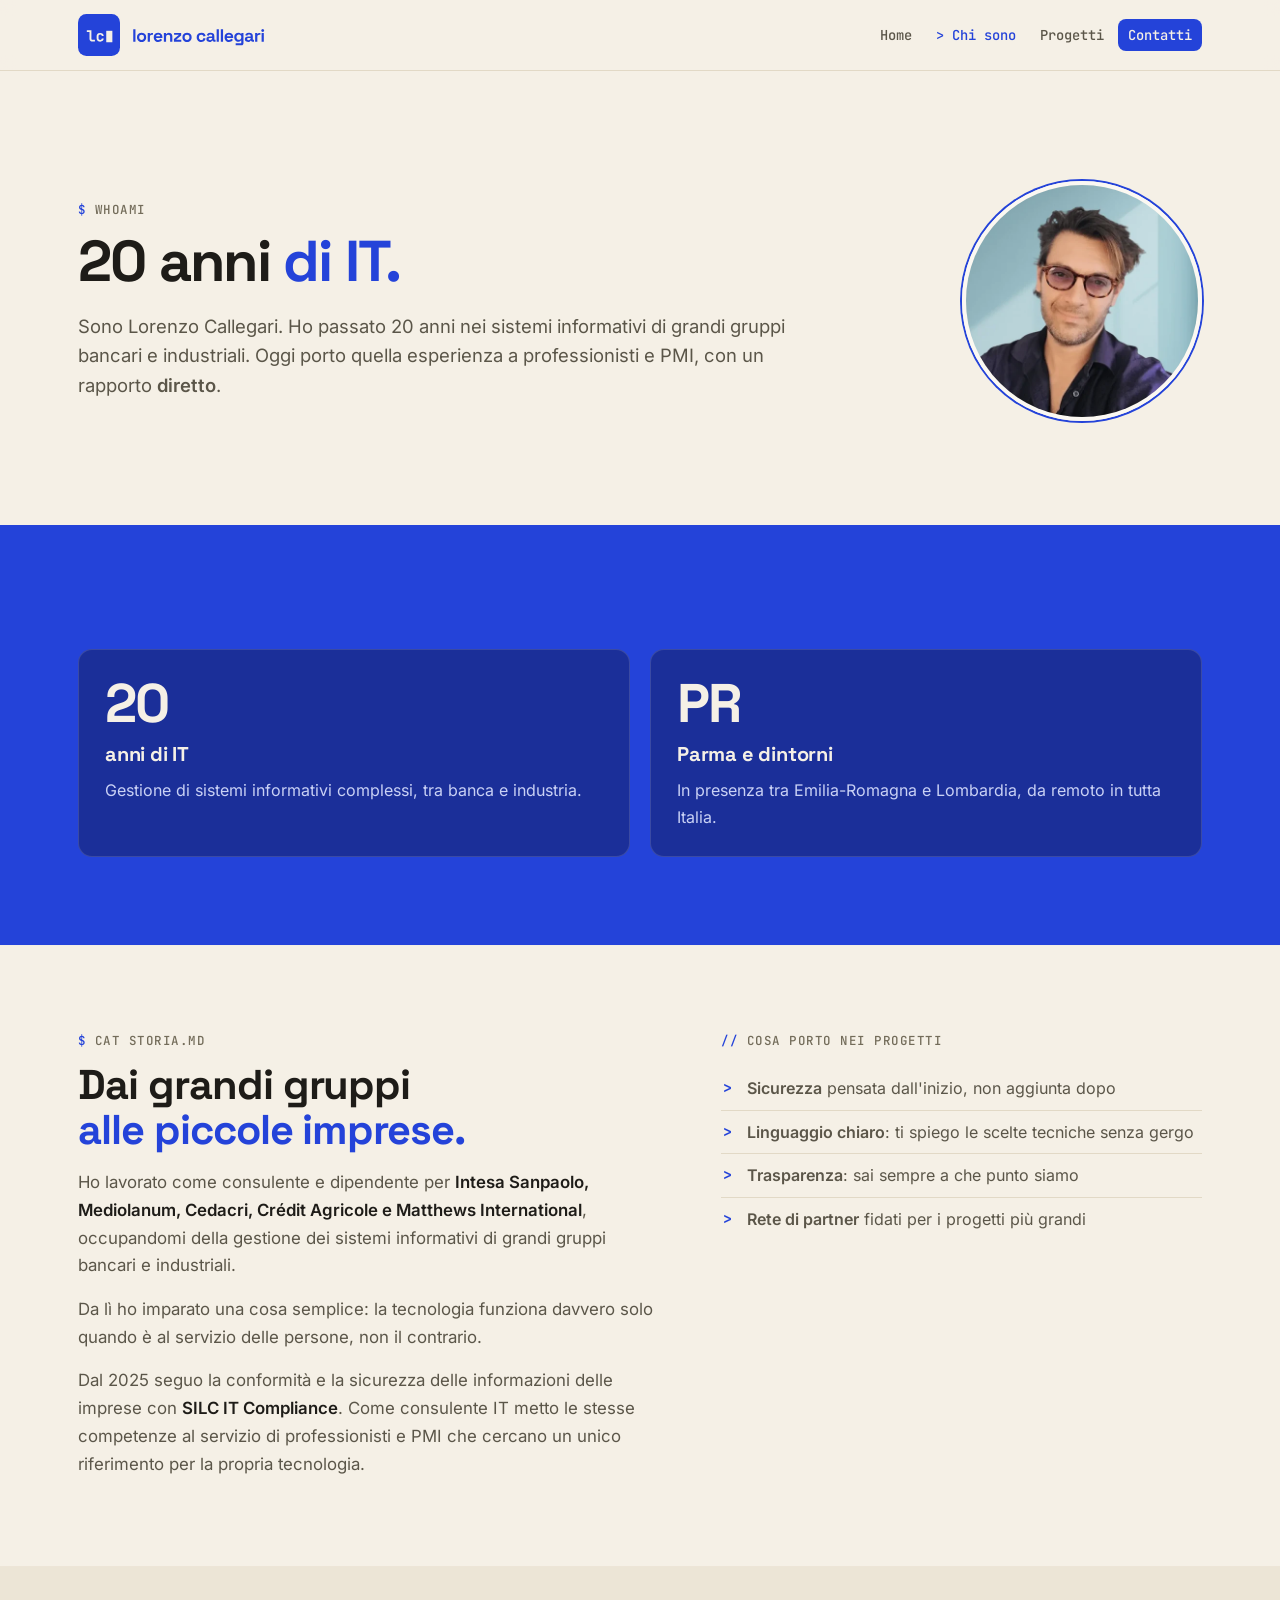
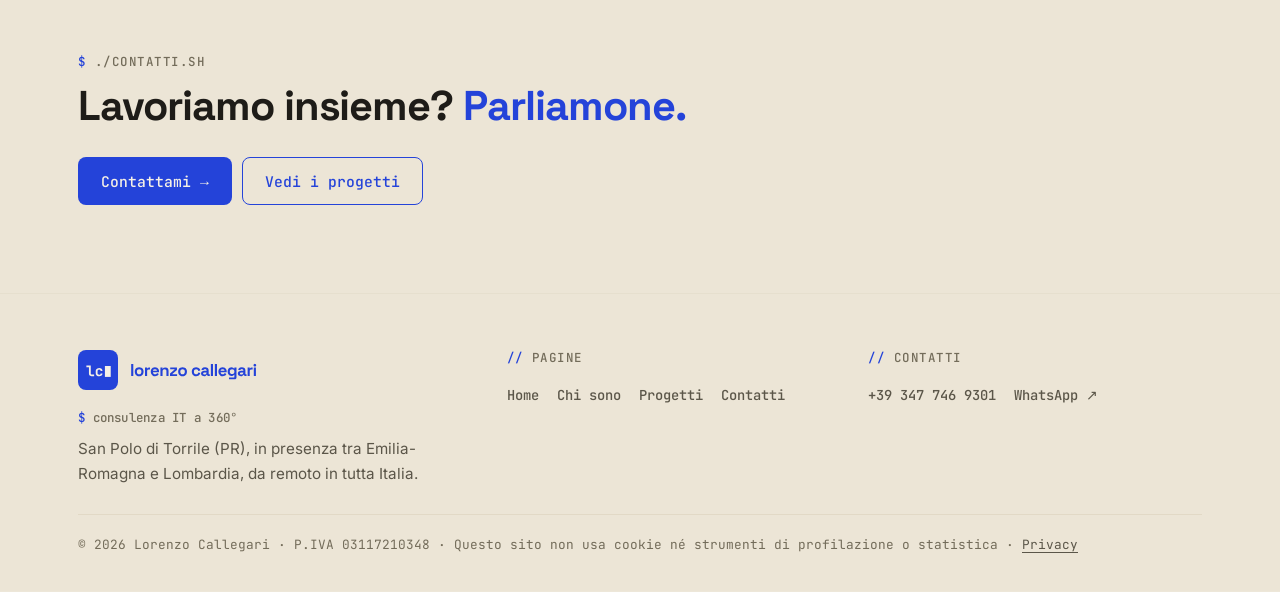
==== commit 1f1e3b97: "Chi sono: tolta la card sulle norme ISO Co-Authored-By: Claude Opus 5.5 <noreply@anthropic.com> Clau" ====
--- a/chi-sono/index.html
+++ b/chi-sono/index.html
@@ -44,7 +44,7 @@
 </header>
 <main id="contenuto">
 <section class="lc-sec lc-avorio lc-hero"><div class="lc-in lc-chi">
-  <img class="lc-foto" src="/assets/img/lorenzo-callegari.webp" alt="Lorenzo Callegari" width="440" height="440">
+  <img class="lc-foto" src="/assets/img/lorenzo-callegari.webp" alt="Lorenzo Callegari" width="200" height="200">
   <div>
   <span class="lc-e">whoami</span>
   <h1>20 anni <span>di IT.</span></h1>
@@ -53,9 +53,8 @@
 </div></section>
 
 <section class="lc-sec lc-blu"><div class="lc-in">
-  <div class="lc-grid lc-3">
+  <div class="lc-grid lc-2">
     <div class="lc-card lc-stat"><span class="lc-num">20</span><h3 style="margin-top:12px">anni di IT</h3><p>Gestione di sistemi informativi complessi, tra banca e industria.</p></div>
-    <div class="lc-card lc-stat"><span class="lc-num">3</span><h3 style="margin-top:12px">norme ISO</h3><p>ISO 9001, ISO/IEC 27001 e ISO/IEC 20000-1 nel lavoro di ogni giorno.</p></div>
     <div class="lc-card lc-stat"><span class="lc-num">PR</span><h3 style="margin-top:12px">Parma e dintorni</h3><p>In presenza tra Emilia-Romagna e Lombardia, da remoto in tutta Italia.</p></div>
   </div>
 </div></section>
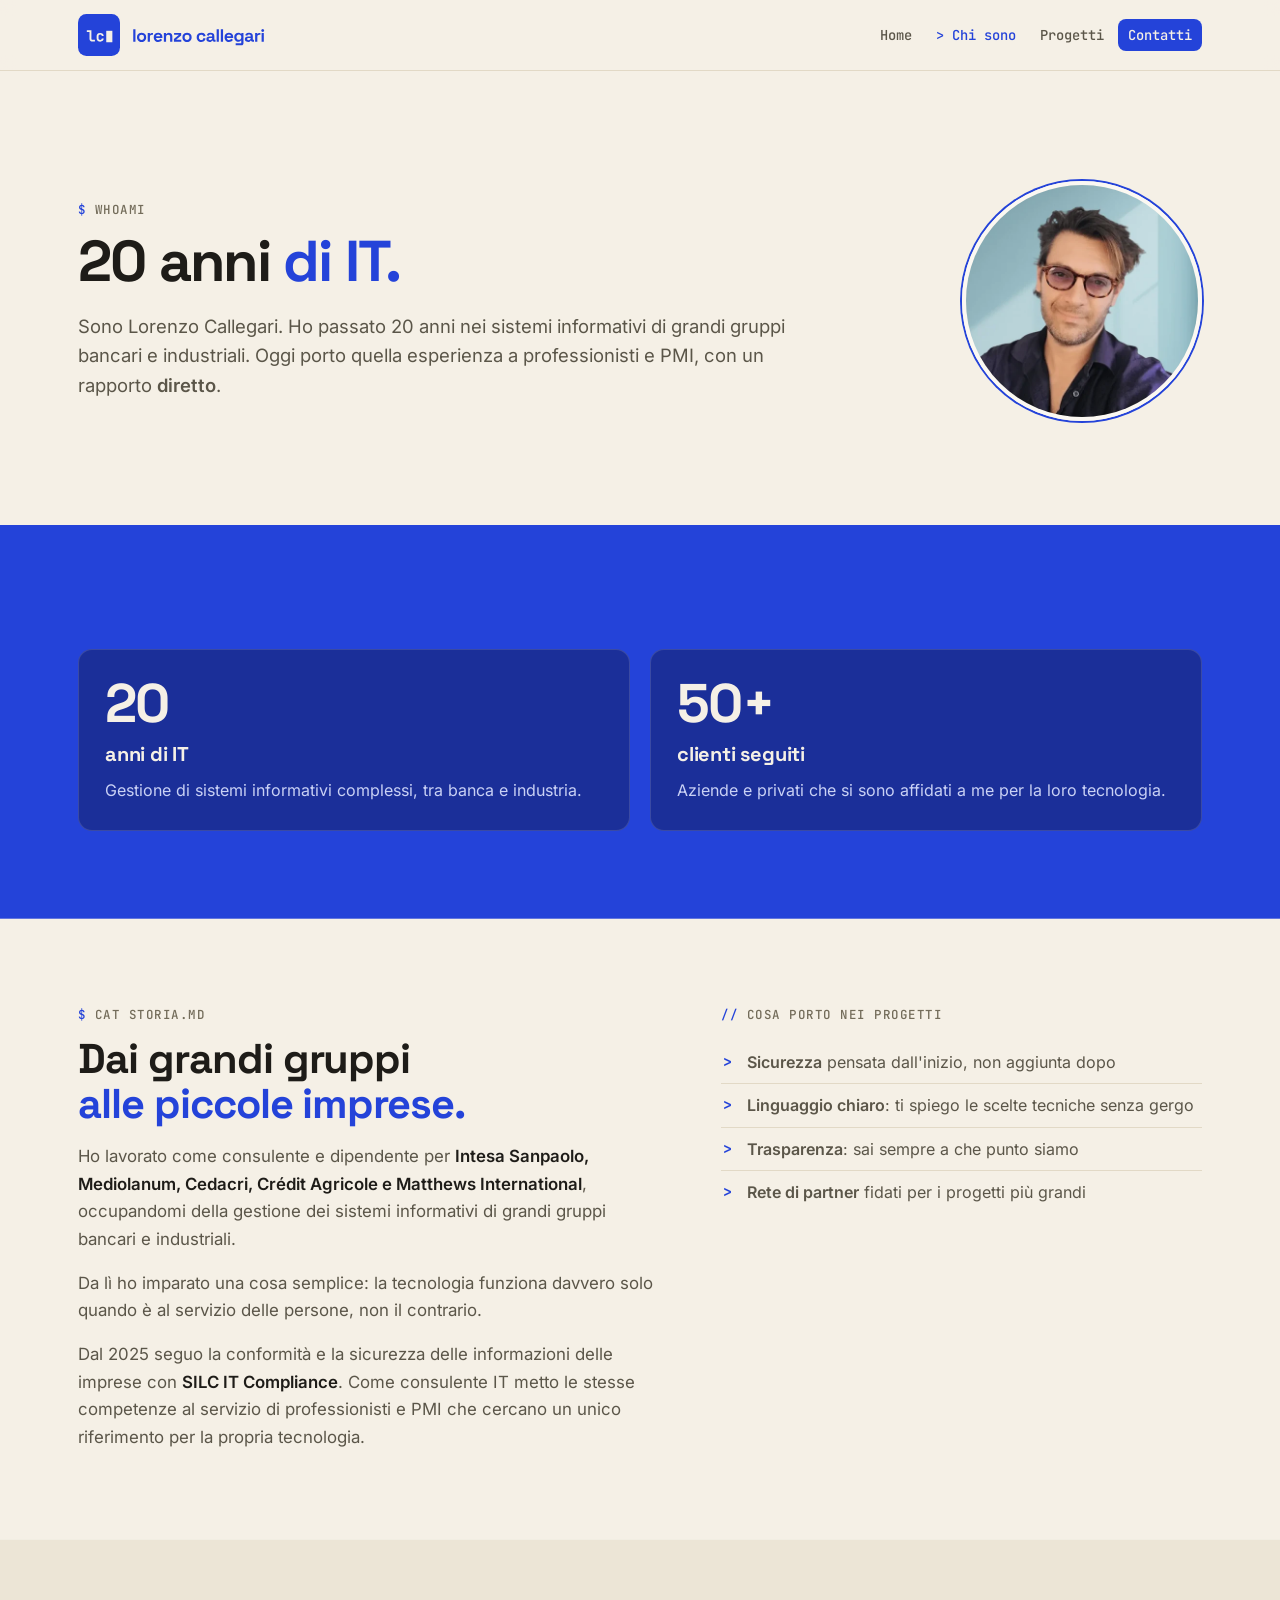
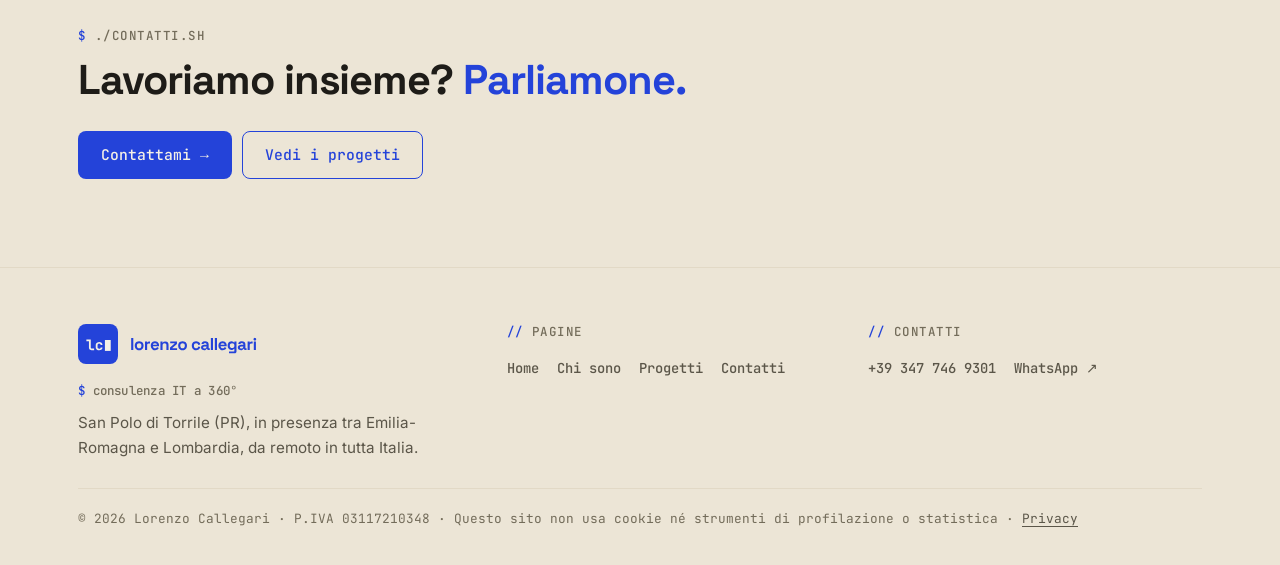
==== commit 7bb739bb: "Chi sono: 50+ clienti seguiti al posto di Parma e dintorni Co-Authored-By: Claude Opus 5.5 <noreply@" ====
--- a/chi-sono/index.html
+++ b/chi-sono/index.html
@@ -55,7 +55,7 @@
 <section class="lc-sec lc-blu"><div class="lc-in">
   <div class="lc-grid lc-2">
     <div class="lc-card lc-stat"><span class="lc-num">20</span><h3 style="margin-top:12px">anni di IT</h3><p>Gestione di sistemi informativi complessi, tra banca e industria.</p></div>
-    <div class="lc-card lc-stat"><span class="lc-num">PR</span><h3 style="margin-top:12px">Parma e dintorni</h3><p>In presenza tra Emilia-Romagna e Lombardia, da remoto in tutta Italia.</p></div>
+    <div class="lc-card lc-stat"><span class="lc-num">50+</span><h3 style="margin-top:12px">clienti seguiti</h3><p>Aziende e privati che si sono affidati a me per la loro tecnologia.</p></div>
   </div>
 </div></section>
 
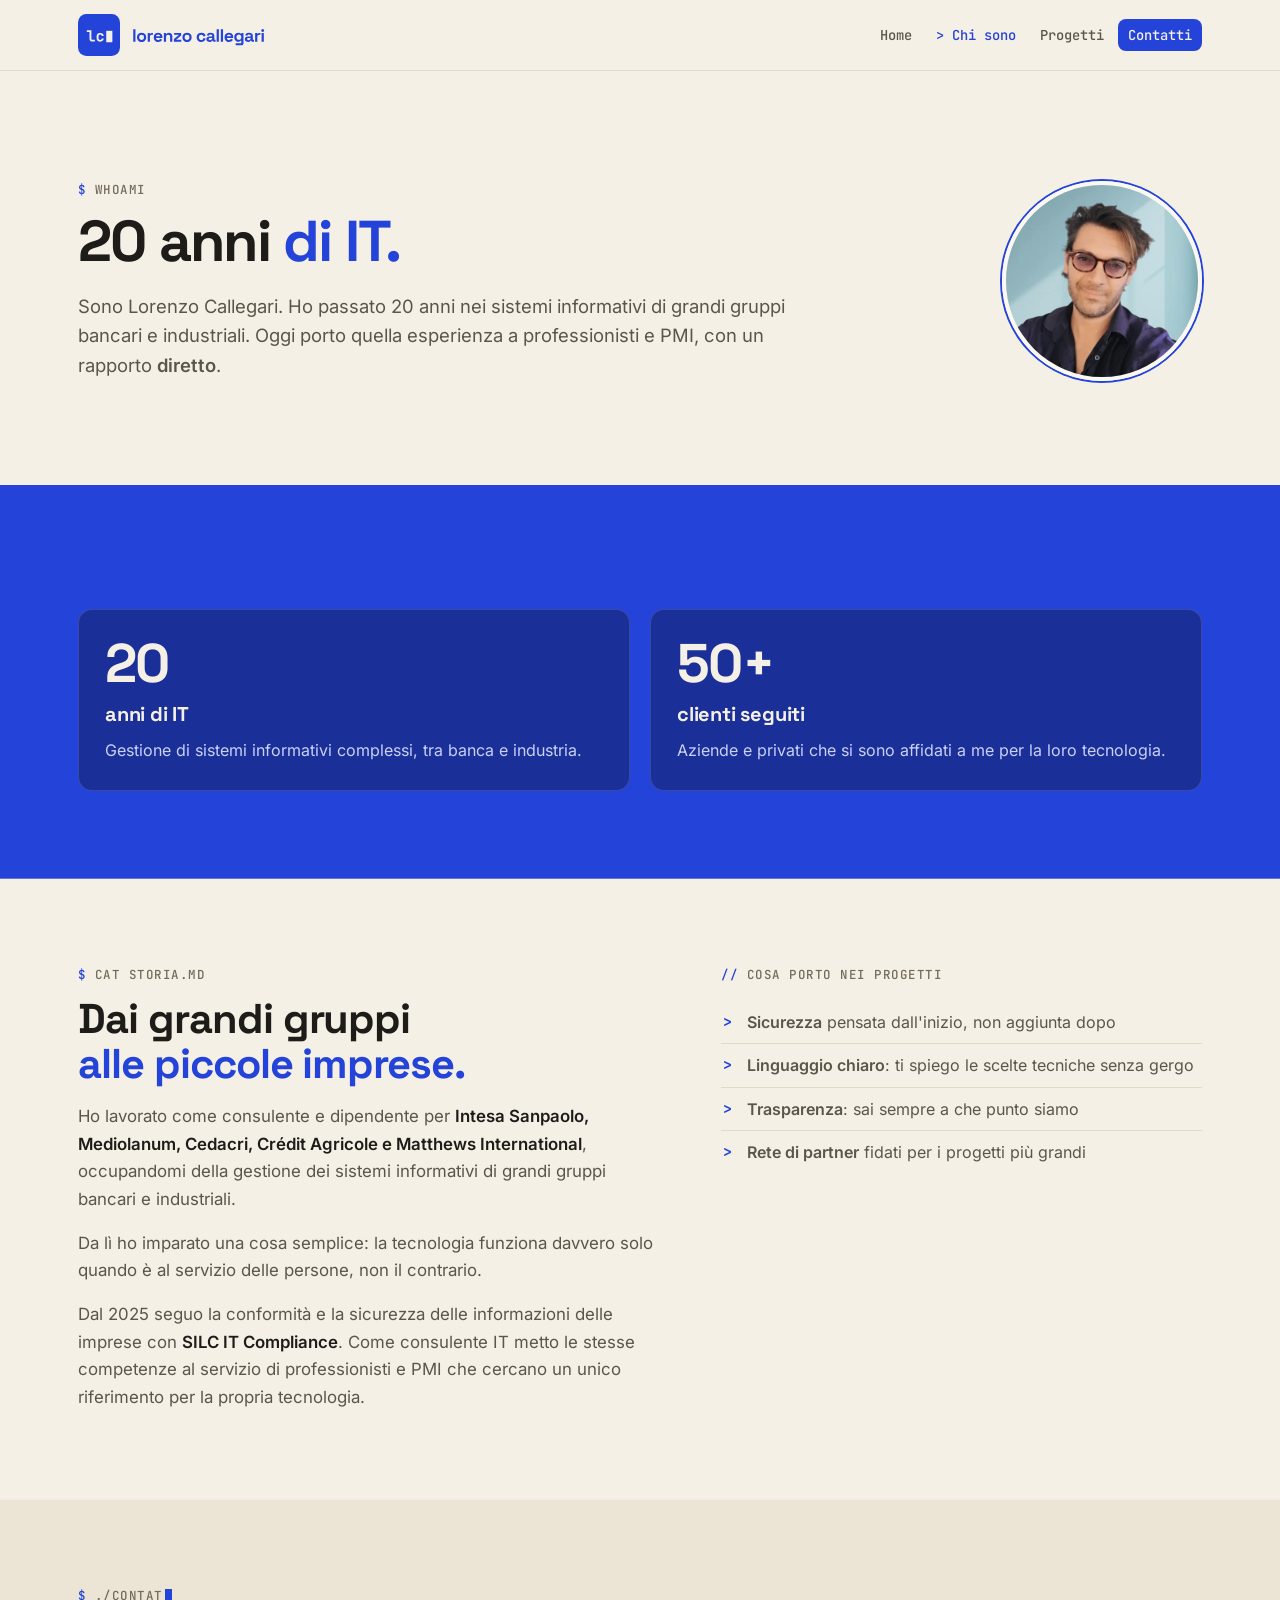
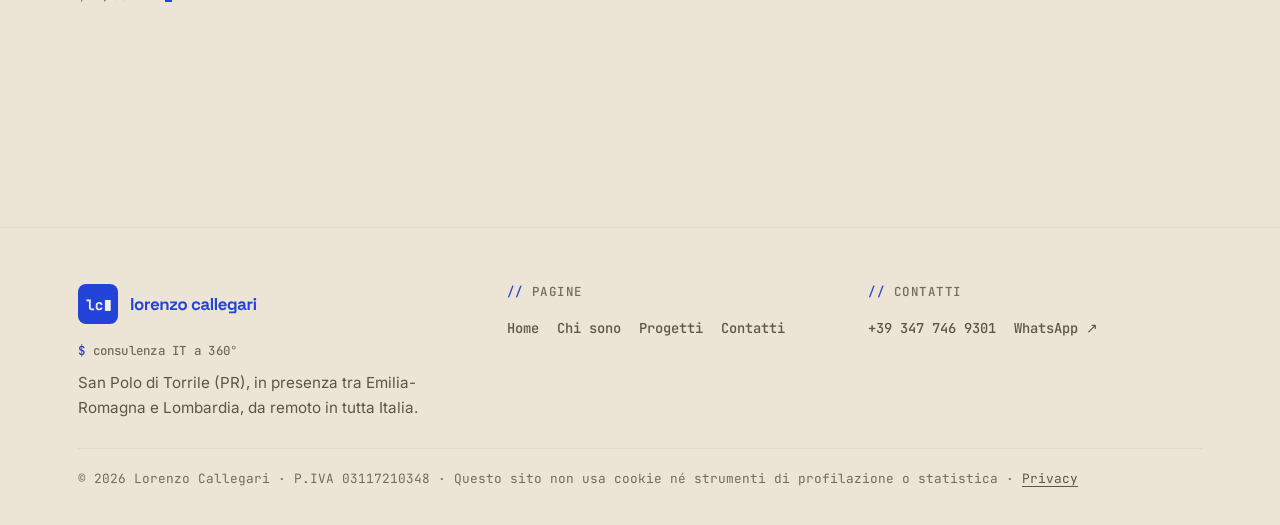
==== commit 85fd67dd: "Effetto terminale: digitazione di whoami, ls e ./contatti.sh; telefono rivelato con Invio o tap Co-A" ====
--- a/chi-sono/index.html
+++ b/chi-sono/index.html
@@ -22,6 +22,8 @@
 <link rel="preload" href="/assets/fonts/inter.woff2" as="font" type="font/woff2" crossorigin>
 <link rel="stylesheet" href="/assets/lc-global.css">
 <link rel="stylesheet" href="/assets/site.css">
+<script>document.documentElement.classList.add("js")</script>
+<script src="/assets/terminale.js" defer></script>
 </head>
 <body>
 <div class="lc">
@@ -46,7 +48,7 @@
 <section class="lc-sec lc-avorio lc-hero"><div class="lc-in lc-chi">
   <img class="lc-foto" src="/assets/img/lorenzo-callegari.webp" alt="Lorenzo Callegari" width="200" height="200">
   <div>
-  <span class="lc-e">whoami</span>
+  <span class="lc-e" data-type>whoami</span>
   <h1>20 anni <span>di IT.</span></h1>
   <p class="lc-lead">Sono Lorenzo Callegari. Ho passato 20 anni nei sistemi informativi di grandi gruppi bancari e industriali. Oggi porto quella esperienza a professionisti e PMI, con un rapporto <strong>diretto</strong>.</p>
   </div>
@@ -79,7 +81,7 @@
 </div></section>
 
 <section class="lc-sec lc-sabbia"><div class="lc-in">
-  <span class="lc-e">./contatti.sh</span>
+  <span class="lc-e" data-type>./contatti.sh</span>
   <h2>Lavoriamo insieme? <span>Parliamone.</span></h2>
   <div class="lc-b">
     <a class="lc-btn" href="/contatti/">Contattami →</a>
--- a/assets/site.css
+++ b/assets/site.css
@@ -83,5 +83,33 @@
 .lc .lc-foto{display:block;width:150px;height:150px;border-radius:50%;object-fit:cover;border:4px solid var(--lc-carta);box-shadow:0 0 0 2px var(--lc-blu)}
 @media (min-width:760px){
   .lc .lc-chi{flex-direction:row-reverse;align-items:center;justify-content:space-between;gap:56px}
-  .lc .lc-foto{width:240px;height:240px;flex:none}
+  .lc .lc-foto{width:200px;height:200px;flex:none}
 }
+
+/* Effetto terminale (assets/terminale.js): il contenuto dopo un'etichetta data-type
+   resta nascosto finche il comando non e stato "digitato". Senza JavaScript tutto e visibile;
+   se lo script non parte, dopo 3 secondi il contenuto compare comunque. */
+.js .lc [data-type] ~ *:not(.lc-on),
+.js .lc [data-type] ~ .lc-grid > *:not(.lc-on){opacity:0;transform:translateY(10px)}
+.js:not(.lc-term) .lc [data-type] ~ *:not(.lc-on),
+.js:not(.lc-term) .lc [data-type] ~ .lc-grid > *:not(.lc-on){animation:lc-failsafe .01s 3s forwards}
+.lc [data-type] ~ .lc-on,.lc [data-type] ~ .lc-grid > .lc-on{opacity:1;transform:none;transition:opacity .45s ease,transform .45s ease}
+@keyframes lc-failsafe{to{opacity:1;transform:none}}
+.lc .lc-e.lc-typing::after{content:"";display:inline-block;width:.55em;height:1em;margin-left:2px;vertical-align:-.15em;background:var(--lc-blu);animation:lc-blink .8s steps(1) infinite}
+.lc .lc-blu .lc-e.lc-typing::after{background:var(--lc-avorio)}
+@media (prefers-reduced-motion:reduce){.js .lc [data-type] ~ *,.js .lc [data-type] ~ .lc-grid > *{opacity:1!important;transform:none!important;animation:none!important;transition:none!important}}
+
+/* Telefono da rivelare (pagina Contatti) */
+.lc .lc-rivela{display:inline-flex;align-items:center;gap:12px;flex-wrap:wrap;margin:2px 0 0;padding:8px 0;min-height:44px;border:0;background:none;cursor:pointer;text-align:left;font:500 1rem/1.4 var(--lc-mono);color:var(--lc-inchiostro)}
+.lc .lc-rivela-cmd::before{content:"$ ";color:var(--lc-blu)}
+.lc .lc-rivela-cmd::after{content:"";display:inline-block;width:.55em;height:1em;margin-left:4px;vertical-align:-.15em;background:var(--lc-blu);animation:lc-blink 1s steps(1) infinite}
+.lc .lc-rivela kbd{display:inline-block;padding:4px 10px;border:1.5px solid var(--lc-blu);border-bottom-width:3px;border-radius:6px;background:var(--lc-carta);font:500 .8rem/1.2 var(--lc-mono);color:var(--lc-blu)}
+.lc .lc-rivela:hover kbd{background:var(--lc-blu-tenue)}
+.lc .lc-rivela:focus-visible{outline:2px solid var(--lc-blu);outline-offset:4px;border-radius:4px}
+.lc .lc-k-touch{display:none}
+@media (hover:none){.lc .lc-k-desk{display:none}.lc .lc-k-touch{display:inline}}
+.lc .lc-tel.lc-typing::after{content:"";display:inline-block;width:.5em;height:1em;margin-left:2px;vertical-align:-.15em;background:var(--lc-blu);animation:lc-blink .8s steps(1) infinite}
+@media (prefers-reduced-motion:reduce){.lc .lc-rivela-cmd::after{animation:none}}
+.lc .lc-rivela[hidden],.lc .lc-tel[hidden]{display:none}
+.lc .lc-contatto a:focus{outline:none}
+.lc .lc-contatto a:focus-visible{outline:2px solid var(--lc-blu);outline-offset:3px;border-radius:3px}
